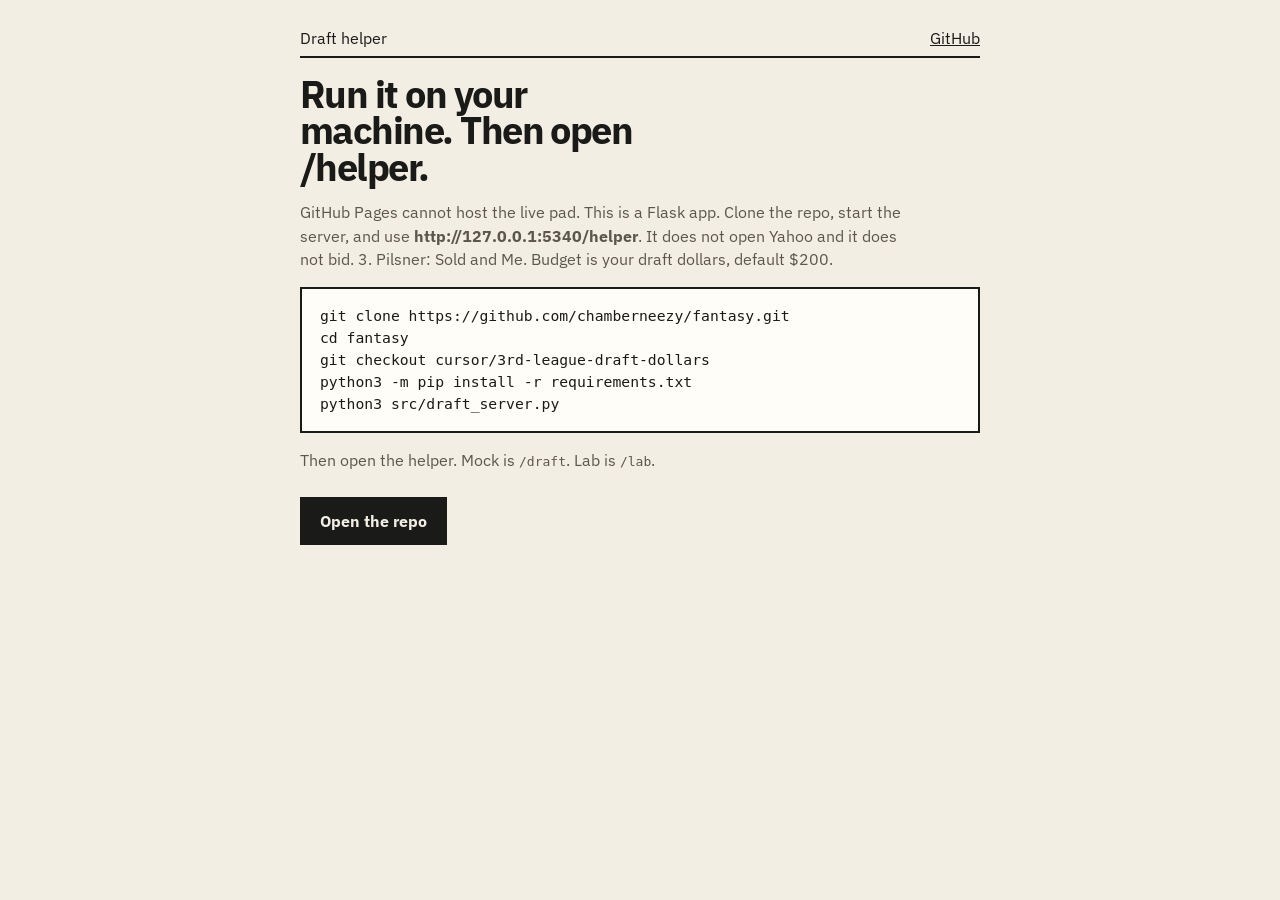
==== docs/index.html @ fbd5b2ab "Add a GitHub Pages share sheet for the helper. Pages cannot run Flask. This page is the public link " ====
<!DOCTYPE html>
<html lang="en">
<head>
  <meta charset="utf-8">
  <meta name="viewport" content="width=device-width, initial-scale=1">
  <title>Pilsner draft helper</title>
  <link rel="preconnect" href="https://fonts.googleapis.com">
  <link rel="preconnect" href="https://fonts.gstatic.com" crossorigin>
  <link href="https://fonts.googleapis.com/css2?family=IBM+Plex+Sans:wght@400;500;600;700&display=swap" rel="stylesheet">
  <style>
    :root {
      --paper: #f3eee3;
      --ink: #1a1a18;
      --mute: #5c574e;
      --rule: #cfc6b4;
      font-family: "IBM Plex Sans", "Segoe UI", sans-serif;
      color: var(--ink);
      background: var(--paper);
    }
    * { box-sizing: border-box; }
    body { margin: 0; }
    a { color: var(--ink); }
    .sheet { max-width: 720px; margin: 0 auto; padding: 28px 20px 80px; }
    header {
      display: flex;
      justify-content: space-between;
      gap: 12px;
      align-items: baseline;
      border-bottom: 2px solid var(--ink);
      padding-bottom: 8px;
    }
    header p, header a { margin: 0; }
    h1 {
      font-size: 2.4rem;
      letter-spacing: -0.04em;
      margin: 18px 0 8px;
      max-width: 16ch;
      line-height: 0.95;
    }
    .lede { color: var(--mute); max-width: 38rem; line-height: 1.45; }
    pre {
      background: #fffdf7;
      border: 2px solid var(--ink);
      padding: 16px 18px;
      overflow: auto;
      font-size: 0.92rem;
      line-height: 1.5;
    }
    .go {
      display: inline-block;
      margin-top: 8px;
      padding: 14px 20px;
      background: var(--ink);
      color: var(--paper);
      font-weight: 700;
      text-decoration: none;
    }
  </style>
</head>
<body>
  <main class="sheet">
    <header>
      <p>Draft helper</p>
      <a href="https://github.com/chamberneezy/fantasy">GitHub</a>
    </header>
    <h1>Run it on your machine. Then open /helper.</h1>
    <p class="lede">GitHub Pages cannot host the live pad. This is a Flask app. Clone the repo, start the server, and use <strong>http://127.0.0.1:5340/helper</strong>. It does not open Yahoo and it does not bid. 3. Pilsner: Sold and Me. Budget is your draft dollars, default $200.</p>
    <pre>git clone https://github.com/chamberneezy/fantasy.git
cd fantasy
git checkout cursor/3rd-league-draft-dollars
python3 -m pip install -r requirements.txt
python3 src/draft_server.py</pre>
    <p class="lede">Then open the helper. Mock is <code>/draft</code>. Lab is <code>/lab</code>.</p>
    <a class="go" href="https://github.com/chamberneezy/fantasy/tree/cursor/3rd-league-draft-dollars">Open the repo</a>
  </main>
</body>
</html>
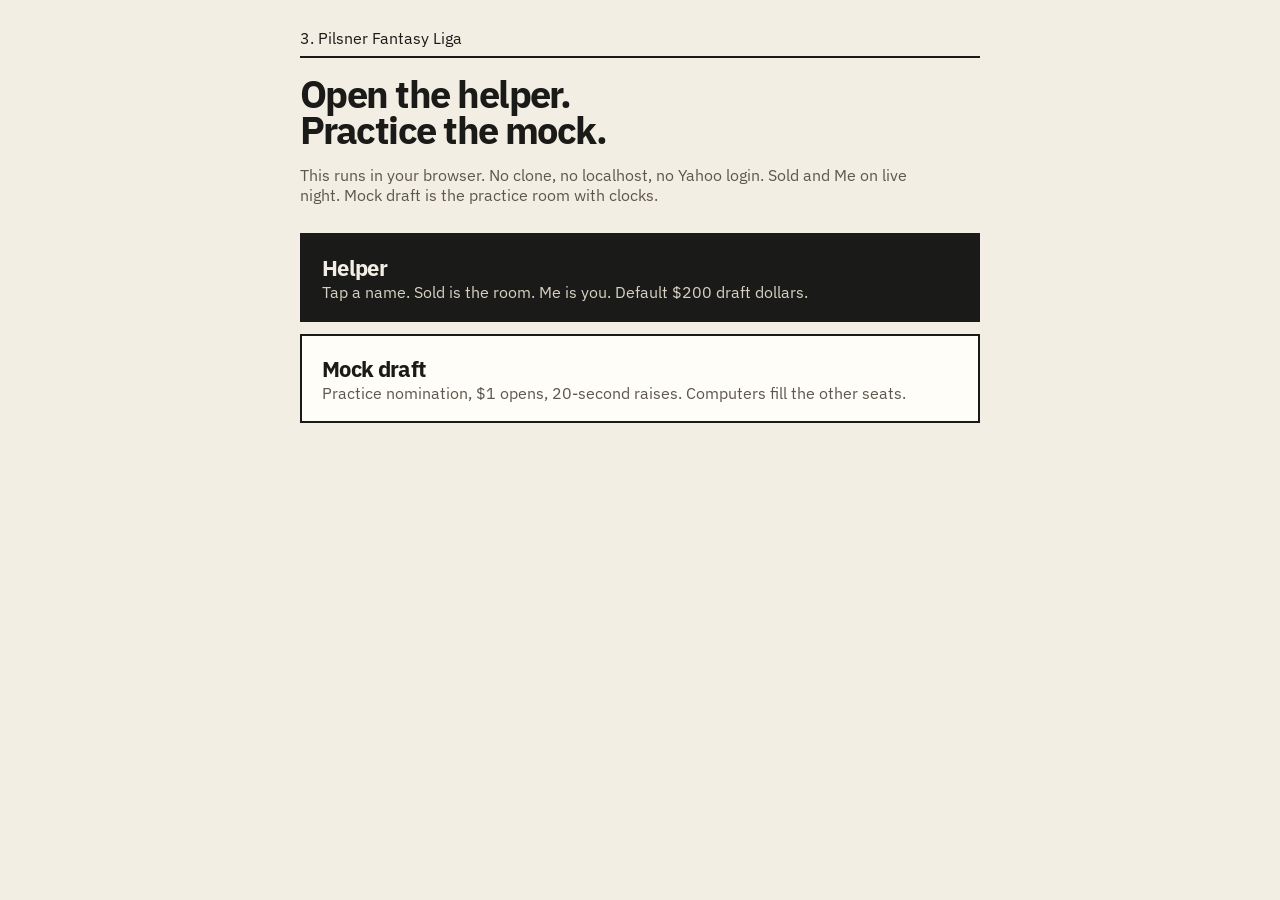
==== commit af1cb325: "Run the helper and mock in the browser on GitHub Pages. Testers open the site and use Helper or Mock" ====
--- a/docs/index.html
+++ b/docs/index.html
@@ -3,75 +3,38 @@
 <head>
   <meta charset="utf-8">
   <meta name="viewport" content="width=device-width, initial-scale=1">
-  <title>Pilsner draft helper</title>
+  <title>Pilsner fantasy</title>
   <link rel="preconnect" href="https://fonts.googleapis.com">
   <link rel="preconnect" href="https://fonts.gstatic.com" crossorigin>
   <link href="https://fonts.googleapis.com/css2?family=IBM+Plex+Sans:wght@400;500;600;700&display=swap" rel="stylesheet">
+  <link rel="stylesheet" href="css/helper.css">
   <style>
-    :root {
-      --paper: #f3eee3;
-      --ink: #1a1a18;
-      --mute: #5c574e;
-      --rule: #cfc6b4;
-      font-family: "IBM Plex Sans", "Segoe UI", sans-serif;
-      color: var(--ink);
-      background: var(--paper);
+    .picks { display: grid; gap: 12px; margin: 28px 0; }
+    .picks a {
+      display: block;
+      padding: 18px 20px;
+      border: 2px solid var(--ink);
+      background: #fffdf7;
+      text-decoration: none;
+      color: inherit;
     }
-    * { box-sizing: border-box; }
-    body { margin: 0; }
-    a { color: var(--ink); }
-    .sheet { max-width: 720px; margin: 0 auto; padding: 28px 20px 80px; }
-    header {
-      display: flex;
-      justify-content: space-between;
-      gap: 12px;
-      align-items: baseline;
-      border-bottom: 2px solid var(--ink);
-      padding-bottom: 8px;
-    }
-    header p, header a { margin: 0; }
-    h1 {
-      font-size: 2.4rem;
-      letter-spacing: -0.04em;
-      margin: 18px 0 8px;
-      max-width: 16ch;
-      line-height: 0.95;
-    }
-    .lede { color: var(--mute); max-width: 38rem; line-height: 1.45; }
-    pre {
-      background: #fffdf7;
-      border: 2px solid var(--ink);
-      padding: 16px 18px;
-      overflow: auto;
-      font-size: 0.92rem;
-      line-height: 1.5;
-    }
-    .go {
-      display: inline-block;
-      margin-top: 8px;
-      padding: 14px 20px;
-      background: var(--ink);
-      color: var(--paper);
-      font-weight: 700;
-      text-decoration: none;
-    }
+    .picks a strong { display: block; font-size: 1.4rem; letter-spacing: -0.03em; }
+    .picks a span { color: var(--mute); }
+    .picks a.go-link { background: var(--ink); color: var(--paper); }
+    .picks a.go-link span { color: #d9d2c4; }
   </style>
 </head>
 <body>
   <main class="sheet">
     <header>
-      <p>Draft helper</p>
-      <a href="https://github.com/chamberneezy/fantasy">GitHub</a>
+      <p>3. Pilsner Fantasy Liga</p>
     </header>
-    <h1>Run it on your machine. Then open /helper.</h1>
-    <p class="lede">GitHub Pages cannot host the live pad. This is a Flask app. Clone the repo, start the server, and use <strong>http://127.0.0.1:5340/helper</strong>. It does not open Yahoo and it does not bid. 3. Pilsner: Sold and Me. Budget is your draft dollars, default $200.</p>
-    <pre>git clone https://github.com/chamberneezy/fantasy.git
-cd fantasy
-git checkout cursor/3rd-league-draft-dollars
-python3 -m pip install -r requirements.txt
-python3 src/draft_server.py</pre>
-    <p class="lede">Then open the helper. Mock is <code>/draft</code>. Lab is <code>/lab</code>.</p>
-    <a class="go" href="https://github.com/chamberneezy/fantasy/tree/cursor/3rd-league-draft-dollars">Open the repo</a>
+    <h1>Open the helper. Practice the mock.</h1>
+    <p class="lede">This runs in your browser. No clone, no localhost, no Yahoo login. Sold and Me on live night. Mock draft is the practice room with clocks.</p>
+    <div class="picks">
+      <a class="go-link" href="helper.html"><strong>Helper</strong><span>Tap a name. Sold is the room. Me is you. Default $200 draft dollars.</span></a>
+      <a href="draft.html"><strong>Mock draft</strong><span>Practice nomination, $1 opens, 20-second raises. Computers fill the other seats.</span></a>
+    </div>
   </main>
 </body>
 </html>
--- a/docs/css/helper.css
+++ b/docs/css/helper.css
@@ -0,0 +1,156 @@
+:root {
+  --paper: #f3eee3;
+  --ink: #1a1a18;
+  --mute: #5c574e;
+  --rule: #cfc6b4;
+  --stay: #1f6b4a;
+  --stretch: #9a5b12;
+  --pass: #9b1c2c;
+  --mark: #9b1c2c;
+  font-family: "IBM Plex Sans", "Segoe UI", sans-serif;
+  color: var(--ink);
+  background: var(--paper);
+}
+* { box-sizing: border-box; }
+body { margin: 0; }
+button, input { font: inherit; color: inherit; }
+button { cursor: pointer; }
+button:focus-visible, input:focus-visible {
+  outline: 3px solid var(--ink);
+  outline-offset: 2px;
+}
+
+.sheet { max-width: 720px; margin: 0 auto; padding: 28px 20px 80px; }
+.sheet header {
+  display: flex;
+  justify-content: space-between;
+  gap: 12px;
+  align-items: baseline;
+  border-bottom: 2px solid var(--ink);
+  padding-bottom: 8px;
+}
+.sheet header p, .sheet header a { margin: 0; }
+.sheet header a { color: var(--ink); }
+.links { display: flex; gap: 14px; flex-wrap: wrap; }
+.sheet h1 {
+  font-size: 2.4rem;
+  letter-spacing: -0.04em;
+  margin: 18px 0 8px;
+  max-width: 14ch;
+  line-height: 0.95;
+}
+.lede { color: var(--mute); max-width: 38rem; }
+.fields { display: flex; gap: 16px; margin: 18px 0; }
+label { display: grid; gap: 6px; color: var(--mute); font-size: 0.92rem; }
+input {
+  background: #fffdf7;
+  border: 1px solid var(--rule);
+  border-radius: 0;
+  padding: 10px 12px;
+  min-height: 48px;
+}
+.go {
+  background: var(--ink);
+  color: var(--paper);
+  border: 0;
+  min-height: 48px;
+  padding: 0 18px;
+}
+.text { background: none; border: 0; text-decoration: underline; padding: 0; min-height: 44px; }
+.error { color: var(--pass); }
+
+.roomline {
+  color: var(--mute);
+  font-size: 0.88rem;
+  margin: 10px 0 0;
+  max-width: 46rem;
+  line-height: 1.35;
+}
+.feed {
+  display: grid;
+  margin: 22px 0 10px;
+}
+.feed input { font-size: 1.5rem; font-weight: 600; min-height: 56px; }
+.hint { color: var(--mute); margin: 0 0 18px; font-size: 0.92rem; }
+
+.board {
+  list-style: none;
+  display: flex;
+  flex-wrap: wrap;
+  gap: 4px;
+  margin: 0 0 10px;
+  padding: 0;
+}
+.board button {
+  display: inline-flex;
+  gap: 5px;
+  align-items: baseline;
+  background: #fffdf7;
+  border: 1px solid var(--rule);
+  min-height: 0;
+  padding: 2px 7px;
+  font-size: 0.75rem;
+  line-height: 1.2;
+  text-align: left;
+}
+.board strong { font-variant-numeric: tabular-nums; font-weight: 600; }
+
+.meters button {
+  display: block;
+  width: 100%;
+  background: none;
+  border: 0;
+  padding: 0;
+  text-align: left;
+}
+.hammer, .close {
+  display: grid;
+  gap: 8px;
+  margin-top: 16px;
+}
+.hammer { grid-template-columns: repeat(3, 1fr); }
+.close { grid-template-columns: 1fr 1fr; }
+.hammer button, .close button {
+  min-height: 56px;
+  border: 2px solid var(--ink);
+  background: #fffdf7;
+}
+.close .sold { font-weight: 600; }
+.close .keep, .close .locked { font-weight: 600; }
+.close .me {
+  background: var(--ink);
+  color: var(--paper);
+  font-weight: 700;
+}
+
+.card { border-top: 2px solid var(--ink); padding-top: 12px; }
+.card.call-stay { border-top-color: var(--stay); }
+.card.call-stretch { border-top-color: var(--stretch); }
+.card.call-pass { border-top-color: var(--pass); }
+.card header { border: 0; padding: 0; display: flex; justify-content: space-between; }
+.who { margin: 0; font-size: 2rem; font-weight: 700; letter-spacing: -0.04em; }
+.now { margin: 0; font-size: 2.2rem; font-weight: 700; font-variant-numeric: tabular-nums; }
+.meters {
+  list-style: none;
+  display: grid;
+  grid-template-columns: repeat(3, 1fr);
+  gap: 10px;
+  margin: 14px 0 0;
+  padding: 0;
+}
+.meters li { margin: 0; }
+.meters span { display: block; color: var(--mute); font-size: 0.8rem; }
+.meters strong { font-size: 1.5rem; font-variant-numeric: tabular-nums; }
+.meters .on span { color: var(--mark); font-weight: 600; }
+.why { margin: 14px 0 0; max-width: 40rem; line-height: 1.4; }
+.markets { margin: 8px 0 0; color: var(--mute); }
+
+.wallet, .log { margin: 22px 0 0; padding: 0; list-style: none; }
+.wallet li, .log li { padding: 6px 0; border-top: 1px solid var(--rule); display: flex; justify-content: space-between; gap: 12px; }
+.actions { display: flex; gap: 16px; margin-top: 22px; }
+
+@media (max-width: 640px) {
+  .sheet h1 { font-size: 1.8rem; }
+  .meters { grid-template-columns: 1fr; }
+  .who { font-size: 1.5rem; }
+}
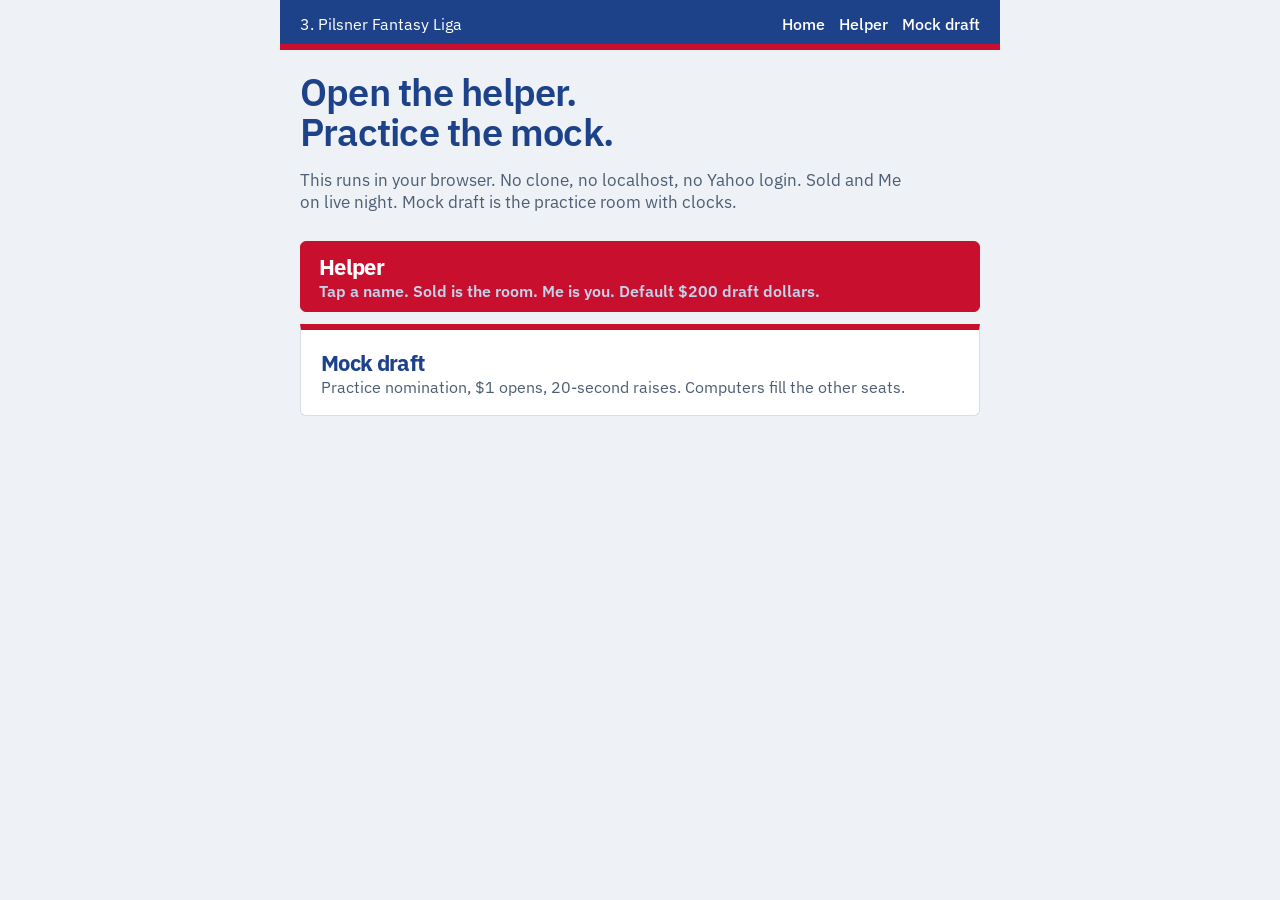
==== commit 4e944d1e: "Use the NBA blue and red palette on every page. Home, helper, and lab now match the mock so testers " ====
--- a/docs/index.html
+++ b/docs/index.html
@@ -3,31 +3,22 @@
 <head>
   <meta charset="utf-8">
   <meta name="viewport" content="width=device-width, initial-scale=1">
+  <meta name="theme-color" content="#1D428A">
   <title>Pilsner fantasy</title>
   <link rel="preconnect" href="https://fonts.googleapis.com">
   <link rel="preconnect" href="https://fonts.gstatic.com" crossorigin>
   <link href="https://fonts.googleapis.com/css2?family=IBM+Plex+Sans:wght@400;500;600;700&display=swap" rel="stylesheet">
-  <link rel="stylesheet" href="css/helper.css">
-  <style>
-    .picks { display: grid; gap: 12px; margin: 28px 0; }
-    .picks a {
-      display: block;
-      padding: 18px 20px;
-      border: 2px solid var(--ink);
-      background: #fffdf7;
-      text-decoration: none;
-      color: inherit;
-    }
-    .picks a strong { display: block; font-size: 1.4rem; letter-spacing: -0.03em; }
-    .picks a span { color: var(--mute); }
-    .picks a.go-link { background: var(--ink); color: var(--paper); }
-    .picks a.go-link span { color: #d9d2c4; }
-  </style>
+  <link rel="stylesheet" href="css/helper.css?v=nba">
 </head>
 <body>
   <main class="sheet">
-    <header>
+    <header class="banner">
       <p>3. Pilsner Fantasy Liga</p>
+      <nav class="links">
+        <a href="index.html">Home</a>
+        <a href="helper.html">Helper</a>
+        <a href="draft.html">Mock draft</a>
+      </nav>
     </header>
     <h1>Open the helper. Practice the mock.</h1>
     <p class="lede">This runs in your browser. No clone, no localhost, no Yahoo login. Sold and Me on live night. Mock draft is the practice room with clocks.</p>
--- a/docs/css/helper.css
+++ b/docs/css/helper.css
@@ -1,77 +1,106 @@
 :root {
-  --paper: #f3eee3;
-  --ink: #1a1a18;
-  --mute: #5c574e;
-  --rule: #cfc6b4;
-  --stay: #1f6b4a;
-  --stretch: #9a5b12;
-  --pass: #9b1c2c;
-  --mark: #9b1c2c;
+  --nba-red: #c8102e;
+  --nba-blue: #1d428a;
+  --sheet: #eef2f6;
+  --paper: #ffffff;
+  --ink: #0c2340;
+  --mute: #4d5d73;
+  --muted: #4d5d73;
+  --rule: #d5deea;
+  --line: #d5deea;
+  --stay: #1d428a;
+  --stretch: #f28c28;
+  --pass: #c8102e;
+  --mark: #c8102e;
+  --focus: var(--nba-blue);
   font-family: "IBM Plex Sans", "Segoe UI", sans-serif;
   color: var(--ink);
-  background: var(--paper);
+  background: var(--sheet);
 }
 * { box-sizing: border-box; }
 body { margin: 0; }
 button, input { font: inherit; color: inherit; }
 button { cursor: pointer; }
 button:focus-visible, input:focus-visible {
-  outline: 3px solid var(--ink);
+  outline: 3px solid var(--focus);
   outline-offset: 2px;
 }
 
 .sheet { max-width: 720px; margin: 0 auto; padding: 28px 20px 80px; }
-.sheet header {
+.banner, .sheet > header {
   display: flex;
   justify-content: space-between;
-  gap: 12px;
+  gap: 16px;
   align-items: baseline;
-  border-bottom: 2px solid var(--ink);
-  padding-bottom: 8px;
-}
-.sheet header p, .sheet header a { margin: 0; }
-.sheet header a { color: var(--ink); }
+  flex-wrap: wrap;
+  background: var(--nba-blue);
+  color: white;
+  margin: -28px -20px 22px;
+  padding: 14px 20px 10px;
+  border-bottom: 6px solid var(--nba-red);
+}
+.banner p, .sheet > header p, .banner a, .sheet > header a { margin: 0; color: white; }
 .links { display: flex; gap: 14px; flex-wrap: wrap; }
+.links a { text-decoration: none; font-weight: 500; }
+.links a:hover { text-decoration: underline; }
 .sheet h1 {
   font-size: 2.4rem;
-  letter-spacing: -0.04em;
+  font-weight: 600;
+  letter-spacing: -0.02em;
   margin: 18px 0 8px;
-  max-width: 14ch;
-  line-height: 0.95;
-}
-.lede { color: var(--mute); max-width: 38rem; }
-.fields { display: flex; gap: 16px; margin: 18px 0; }
-label { display: grid; gap: 6px; color: var(--mute); font-size: 0.92rem; }
+  max-width: 16ch;
+  line-height: 1.05;
+  color: var(--nba-blue);
+}
+.lede { color: var(--muted); max-width: 38rem; font-size: 1.05rem; }
+.fields { display: flex; flex-wrap: wrap; gap: 16px; margin: 18px 0; }
+label { display: grid; gap: 6px; color: var(--muted); font-size: 0.92rem; }
 input {
-  background: #fffdf7;
-  border: 1px solid var(--rule);
-  border-radius: 0;
+  background: var(--paper);
+  border: 1px solid var(--line);
+  border-radius: 6px;
   padding: 10px 12px;
   min-height: 48px;
 }
-.go {
-  background: var(--ink);
-  color: var(--paper);
-  border: 0;
+.go, .picks a.go-link {
+  background: var(--nba-red);
+  color: white;
+  border: 1px solid var(--nba-red);
+  border-radius: 6px;
   min-height: 48px;
-  padding: 0 18px;
-}
-.text { background: none; border: 0; text-decoration: underline; padding: 0; min-height: 44px; }
-.error { color: var(--pass); }
+  padding: 10px 18px;
+  font-weight: 600;
+}
+.text { background: none; border: 0; text-decoration: underline; padding: 0; min-height: 44px; color: var(--nba-blue); }
+.error { color: var(--nba-red); }
+
+.picks { display: grid; gap: 12px; margin: 28px 0; }
+.picks a {
+  display: block;
+  padding: 18px 20px;
+  border: 1px solid var(--line);
+  border-top: 6px solid var(--nba-red);
+  background: var(--paper);
+  text-decoration: none;
+  color: inherit;
+  border-radius: 0 0 6px 6px;
+}
+.picks a strong { display: block; font-size: 1.4rem; letter-spacing: -0.03em; color: var(--nba-blue); }
+.picks a span { color: var(--muted); }
+.picks a.go-link { border-top-color: var(--nba-red); }
+.picks a.go-link strong, .picks a.go-link span { color: white; }
+.picks a.go-link span { color: #c5d2ea; }
 
 .roomline {
-  color: var(--mute);
+  color: var(--muted);
   font-size: 0.88rem;
   margin: 10px 0 0;
   max-width: 46rem;
   line-height: 1.35;
 }
-.feed {
-  display: grid;
-  margin: 22px 0 10px;
-}
-.feed input { font-size: 1.5rem; font-weight: 600; min-height: 56px; }
-.hint { color: var(--mute); margin: 0 0 18px; font-size: 0.92rem; }
+.feed { display: grid; margin: 22px 0 10px; }
+.feed input { font-size: 1.5rem; font-weight: 600; min-height: 56px; color: var(--nba-blue); }
+.hint { color: var(--muted); margin: 0 0 18px; font-size: 0.92rem; }
 
 .board {
   list-style: none;
@@ -85,15 +114,16 @@
   display: inline-flex;
   gap: 5px;
   align-items: baseline;
-  background: #fffdf7;
-  border: 1px solid var(--rule);
+  background: var(--paper);
+  border: 1px solid var(--line);
+  border-radius: 6px;
   min-height: 0;
-  padding: 2px 7px;
+  padding: 4px 8px;
   font-size: 0.75rem;
   line-height: 1.2;
   text-align: left;
 }
-.board strong { font-variant-numeric: tabular-nums; font-weight: 600; }
+.board strong { font-variant-numeric: tabular-nums; font-weight: 600; color: var(--nba-blue); }
 
 .meters button {
   display: block;
@@ -102,6 +132,7 @@
   border: 0;
   padding: 0;
   text-align: left;
+  color: inherit;
 }
 .hammer, .close {
   display: grid;
@@ -112,44 +143,68 @@
 .close { grid-template-columns: 1fr 1fr; }
 .hammer button, .close button {
   min-height: 56px;
-  border: 2px solid var(--ink);
-  background: #fffdf7;
-}
-.close .sold { font-weight: 600; }
+  border: 1px solid var(--line);
+  border-radius: 6px;
+  background: var(--paper);
+}
+.close .sold { font-weight: 600; color: var(--nba-blue); border-color: var(--nba-blue); }
 .close .keep, .close .locked { font-weight: 600; }
 .close .me {
-  background: var(--ink);
-  color: var(--paper);
+  background: var(--nba-red);
+  color: white;
+  border-color: var(--nba-red);
   font-weight: 700;
 }
 
-.card { border-top: 2px solid var(--ink); padding-top: 12px; }
-.card.call-stay { border-top-color: var(--stay); }
-.card.call-stretch { border-top-color: var(--stretch); }
-.card.call-pass { border-top-color: var(--pass); }
-.card header { border: 0; padding: 0; display: flex; justify-content: space-between; }
-.who { margin: 0; font-size: 2rem; font-weight: 700; letter-spacing: -0.04em; }
-.now { margin: 0; font-size: 2.2rem; font-weight: 700; font-variant-numeric: tabular-nums; }
+.card {
+  margin-top: 14px;
+  background: var(--nba-blue);
+  color: white;
+  padding: 14px 16px 16px;
+  border-left: 8px solid #8fa6d1;
+}
+.card.call-stay, .card.call-ready { border-left-color: #f4c542; }
+.card.call-stretch { border-left-color: #f28c28; }
+.card.call-pass { border-left-color: var(--nba-red); }
+.card header { border: 0; padding: 0; margin: 0; display: flex; justify-content: space-between; background: none; color: white; }
+.who { margin: 0; font-size: 1.7rem; font-weight: 600; letter-spacing: -0.03em; }
+.now { margin: 0; font-size: 2rem; font-weight: 700; font-variant-numeric: tabular-nums; }
 .meters {
   list-style: none;
   display: grid;
   grid-template-columns: repeat(3, 1fr);
-  gap: 10px;
-  margin: 14px 0 0;
+  gap: 8px;
+  margin: 12px 0 0;
   padding: 0;
 }
-.meters li { margin: 0; }
-.meters span { display: block; color: var(--mute); font-size: 0.8rem; }
-.meters strong { font-size: 1.5rem; font-variant-numeric: tabular-nums; }
-.meters .on span { color: var(--mark); font-weight: 600; }
-.why { margin: 14px 0 0; max-width: 40rem; line-height: 1.4; }
-.markets { margin: 8px 0 0; color: var(--mute); }
+.meters li {
+  margin: 0;
+  padding: 8px 10px;
+  background: rgba(255, 255, 255, 0.08);
+  font-variant-numeric: tabular-nums;
+}
+.meters span { display: block; color: #c5d2ea; font-size: 0.75rem; font-weight: 500; }
+.meters strong { font-size: 1.25rem; }
+.meters .on { background: white; color: var(--nba-blue); }
+.meters .on span { color: var(--nba-red); font-weight: 600; }
+.why { margin: 12px 0 0; max-width: 40rem; line-height: 1.4; color: #e7eef8; }
+.markets { margin: 8px 0 0; color: #c5d2ea; }
+.card .hammer button, .card .close button:not(.me) { background: white; color: var(--ink); }
 
 .wallet, .log { margin: 22px 0 0; padding: 0; list-style: none; }
-.wallet li, .log li { padding: 6px 0; border-top: 1px solid var(--rule); display: flex; justify-content: space-between; gap: 12px; }
+.wallet li, .log li {
+  padding: 8px 0;
+  border-top: 1px solid var(--line);
+  display: flex;
+  justify-content: space-between;
+  gap: 12px;
+}
+.wallet li span:first-child { color: var(--nba-blue); font-weight: 500; }
 .actions { display: flex; gap: 16px; margin-top: 22px; }
 
 @media (max-width: 640px) {
+  .sheet { padding: 18px 14px 48px; }
+  .banner, .sheet > header { margin: -18px -14px 16px; }
   .sheet h1 { font-size: 1.8rem; }
   .meters { grid-template-columns: 1fr; }
   .who { font-size: 1.5rem; }
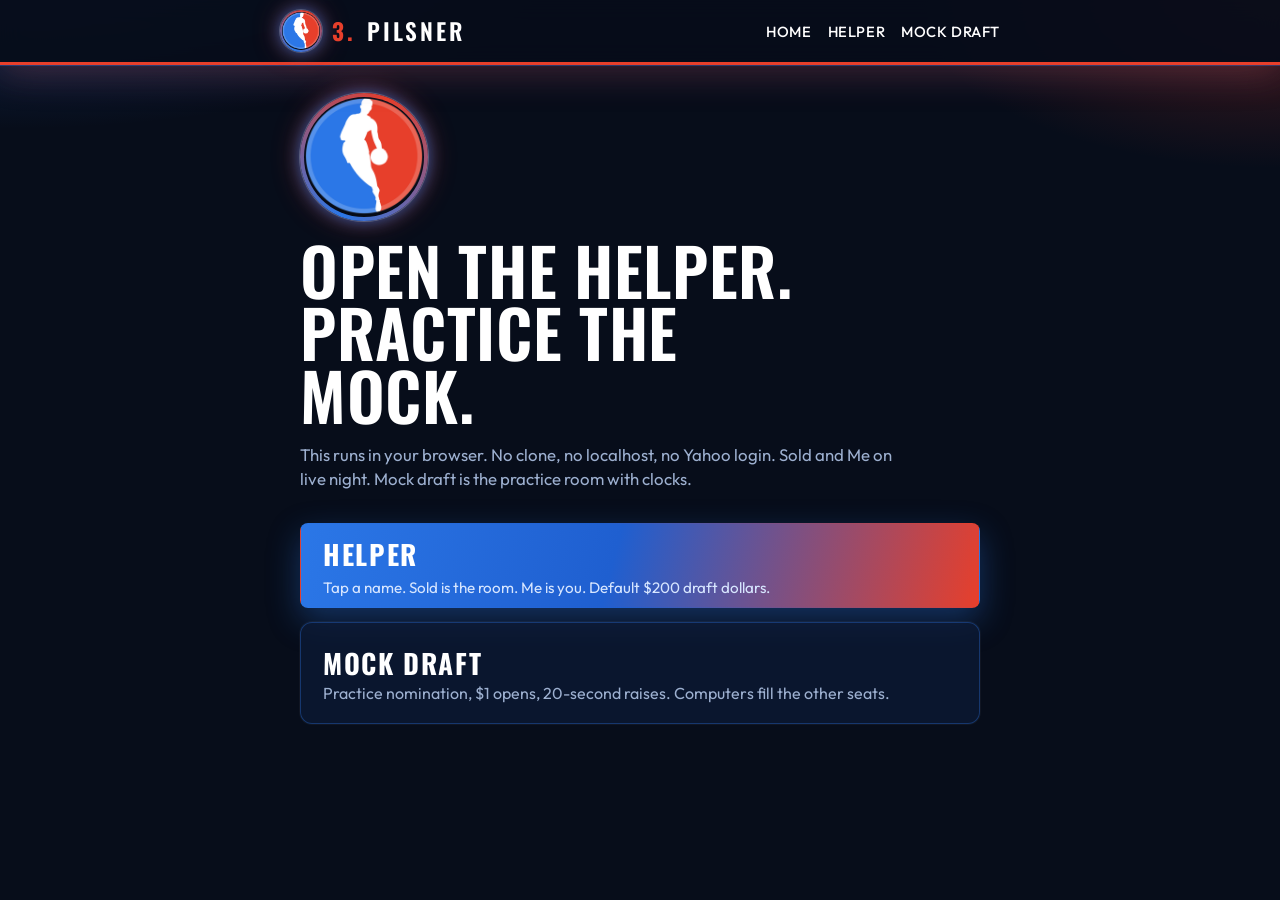
==== commit 1a6996f9: "Put the player mark and Oswald type on every page. The pad now uses the cleaned badge, electric logo" ====
--- a/docs/index.html
+++ b/docs/index.html
@@ -3,25 +3,35 @@
 <head>
   <meta charset="utf-8">
   <meta name="viewport" content="width=device-width, initial-scale=1">
-  <meta name="theme-color" content="#1D428A">
+  <meta name="theme-color" content="#070d1a">
   <title>Pilsner fantasy</title>
+  <link rel="icon" type="image/png" href="img/favicon.png">
+  <link rel="apple-touch-icon" href="img/mark.png">
   <link rel="preconnect" href="https://fonts.googleapis.com">
   <link rel="preconnect" href="https://fonts.gstatic.com" crossorigin>
-  <link href="https://fonts.googleapis.com/css2?family=IBM+Plex+Sans:wght@400;500;600;700&display=swap" rel="stylesheet">
-  <link rel="stylesheet" href="css/helper.css?v=nba">
+  <link href="https://fonts.googleapis.com/css2?family=Oswald:wght@500;600;700&family=Outfit:wght@400;500;600;700&display=swap" rel="stylesheet">
+  <link rel="stylesheet" href="css/helper.css?v=mark2">
 </head>
 <body>
   <main class="sheet">
     <header class="banner">
-      <p>3. Pilsner Fantasy Liga</p>
-      <nav class="links">
-        <a href="index.html">Home</a>
-        <a href="helper.html">Helper</a>
-        <a href="draft.html">Mock draft</a>
-      </nav>
+      <div class="banner-inner">
+        <div class="brand">
+          <span class="mark-wrap"><img class="mark" src="img/mark.png" width="40" height="40" alt=""></span>
+          <span class="wordmark"><b>3.</b> Pilsner</span>
+        </div>
+        <nav class="links">
+          <a href="index.html">Home</a>
+          <a href="helper.html">Helper</a>
+          <a href="draft.html">Mock draft</a>
+        </nav>
+      </div>
     </header>
-    <h1>Open the helper. Practice the mock.</h1>
-    <p class="lede">This runs in your browser. No clone, no localhost, no Yahoo login. Sold and Me on live night. Mock draft is the practice room with clocks.</p>
+    <div class="hero">
+      <span class="mark-wrap mark-hero"><img class="mark" src="img/mark.png" width="120" height="120" alt=""></span>
+      <h1>Open the helper. Practice the mock.</h1>
+      <p class="lede">This runs in your browser. No clone, no localhost, no Yahoo login. Sold and Me on live night. Mock draft is the practice room with clocks.</p>
+    </div>
     <div class="picks">
       <a class="go-link" href="helper.html"><strong>Helper</strong><span>Tap a name. Sold is the room. Me is you. Default $200 draft dollars.</span></a>
       <a href="draft.html"><strong>Mock draft</strong><span>Practice nomination, $1 opens, 20-second raises. Computers fill the other seats.</span></a>
--- a/docs/css/helper.css
+++ b/docs/css/helper.css
@@ -1,24 +1,35 @@
 :root {
-  --nba-red: #c8102e;
-  --nba-blue: #1d428a;
-  --sheet: #eef2f6;
+  --nba-red: #e73f2b;
+  --nba-blue: #2b77e7;
+  --navy: #070d1a;
+  --sheet: #070d1a;
   --paper: #ffffff;
-  --ink: #0c2340;
-  --mute: #4d5d73;
-  --muted: #4d5d73;
-  --rule: #d5deea;
-  --line: #d5deea;
-  --stay: #1d428a;
-  --stretch: #f28c28;
-  --pass: #c8102e;
-  --mark: #c8102e;
-  --focus: var(--nba-blue);
-  font-family: "IBM Plex Sans", "Segoe UI", sans-serif;
+  --ink: #eef3ff;
+  --on-paper: #0b1b33;
+  --mute: #9db0d0;
+  --muted: #9db0d0;
+  --rule: rgba(255, 255, 255, 0.12);
+  --line: rgba(255, 255, 255, 0.12);
+  --stay: #2b77e7;
+  --stretch: #f4c542;
+  --pass: #e73f2b;
+  --mark: #e73f2b;
+  --focus: #7eb0ff;
+  --display: "Oswald", "Arial Narrow", sans-serif;
+  --ui: "Outfit", "Segoe UI", sans-serif;
+  font-family: var(--ui);
   color: var(--ink);
-  background: var(--sheet);
+  background: var(--navy);
 }
 * { box-sizing: border-box; }
-body { margin: 0; }
+html, body { margin: 0; overflow-x: hidden; }
+body {
+  min-height: 100vh;
+  background:
+    radial-gradient(ellipse 80% 42% at 0% -10%, rgba(43, 119, 231, 0.38), transparent 58%),
+    radial-gradient(ellipse 55% 36% at 100% 0%, rgba(231, 63, 43, 0.28), transparent 52%),
+    var(--navy);
+}
 button, input { font: inherit; color: inherit; }
 button { cursor: pointer; }
 button:focus-visible, input:focus-visible {
@@ -26,70 +37,169 @@
   outline-offset: 2px;
 }
 
-.sheet { max-width: 720px; margin: 0 auto; padding: 28px 20px 80px; }
-.banner, .sheet > header {
+.sheet { max-width: 720px; margin: 0 auto; padding: 0 20px 80px; }
+
+.banner {
+  width: 100vw;
+  margin: 0 calc(50% - 50vw) 28px;
+  padding: 10px 20px;
+  background: rgba(7, 13, 26, 0.92);
+  color: white;
+  border-bottom: 3px solid var(--nba-red);
+  box-shadow:
+    0 0 0 1px rgba(43, 119, 231, 0.35),
+    0 10px 36px rgba(231, 63, 43, 0.22),
+    0 0 48px rgba(43, 119, 231, 0.18);
+  backdrop-filter: blur(12px);
+}
+.banner-inner {
+  max-width: 720px;
+  margin: 0 auto;
   display: flex;
   justify-content: space-between;
-  gap: 16px;
-  align-items: baseline;
+  align-items: center;
+  gap: 14px;
   flex-wrap: wrap;
-  background: var(--nba-blue);
-  color: white;
-  margin: -28px -20px 22px;
-  padding: 14px 20px 10px;
-  border-bottom: 6px solid var(--nba-red);
-}
-.banner p, .sheet > header p, .banner a, .sheet > header a { margin: 0; color: white; }
-.links { display: flex; gap: 14px; flex-wrap: wrap; }
-.links a { text-decoration: none; font-weight: 500; }
-.links a:hover { text-decoration: underline; }
-.sheet h1 {
-  font-size: 2.4rem;
-  font-weight: 600;
-  letter-spacing: -0.02em;
-  margin: 18px 0 8px;
-  max-width: 16ch;
-  line-height: 1.05;
-  color: var(--nba-blue);
-}
-.lede { color: var(--muted); max-width: 38rem; font-size: 1.05rem; }
+}
+.brand {
+  display: flex;
+  align-items: center;
+  gap: 10px;
+  min-width: 0;
+}
+.mark-wrap {
+  display: grid;
+  place-items: center;
+  width: 42px;
+  height: 42px;
+  border-radius: 50%;
+  padding: 2px;
+  background: conic-gradient(from 200deg, #2b77e7, #e73f2b, #2b77e7);
+  box-shadow:
+    0 0 0 1px rgba(255, 255, 255, 0.2),
+    0 0 16px rgba(43, 119, 231, 0.7),
+    0 0 28px rgba(231, 63, 43, 0.45);
+}
+.mark {
+  display: block;
+  width: 38px;
+  height: 38px;
+  border-radius: 50%;
+  background: #070d1a;
+}
+.mark-hero {
+  width: 128px;
+  height: 128px;
+  padding: 4px;
+  margin: 8px 0 18px;
+}
+.mark-hero .mark, .mark-hero.mark-wrap img {
+  width: 120px;
+  height: 120px;
+}
+.wordmark {
+  font-family: var(--display);
+  font-weight: 600;
+  font-size: 1.45rem;
+  letter-spacing: 0.12em;
+  text-transform: uppercase;
+  line-height: 1;
+}
+.wordmark b {
+  color: var(--nba-red);
+  font-weight: 700;
+  margin-right: 0.12em;
+}
+.banner a { color: white; }
+.links { display: flex; gap: 16px; flex-wrap: wrap; align-items: center; }
+.links a {
+  text-decoration: none;
+  font-weight: 500;
+  font-size: 0.92rem;
+  letter-spacing: 0.04em;
+  text-transform: uppercase;
+}
+.links a:hover { color: #9cc4ff; }
+.budget {
+  font-family: var(--display);
+  font-size: 1.2rem;
+  letter-spacing: 0.04em;
+  color: #9cc4ff;
+}
+
+.sheet h1, .hero h1 {
+  font-family: var(--display);
+  font-size: clamp(2.6rem, 8vw, 4.1rem);
+  font-weight: 600;
+  letter-spacing: 0.01em;
+  text-transform: uppercase;
+  margin: 10px 0 12px;
+  max-width: 14ch;
+  line-height: 0.95;
+  color: white;
+}
+.lede { color: var(--muted); max-width: 38rem; font-size: 1.05rem; line-height: 1.45; }
 .fields { display: flex; flex-wrap: wrap; gap: 16px; margin: 18px 0; }
 label { display: grid; gap: 6px; color: var(--muted); font-size: 0.92rem; }
 input {
   background: var(--paper);
-  border: 1px solid var(--line);
-  border-radius: 6px;
+  color: var(--on-paper);
+  border: 1px solid transparent;
+  border-radius: 8px;
   padding: 10px 12px;
   min-height: 48px;
 }
 .go, .picks a.go-link {
+  font-family: var(--display);
   background: var(--nba-red);
   color: white;
   border: 1px solid var(--nba-red);
-  border-radius: 6px;
-  min-height: 48px;
-  padding: 10px 18px;
-  font-weight: 600;
-}
-.text { background: none; border: 0; text-decoration: underline; padding: 0; min-height: 44px; color: var(--nba-blue); }
-.error { color: var(--nba-red); }
-
-.picks { display: grid; gap: 12px; margin: 28px 0; }
+  border-radius: 8px;
+  min-height: 52px;
+  padding: 10px 22px;
+  font-weight: 600;
+  letter-spacing: 0.08em;
+  text-transform: uppercase;
+  box-shadow: 0 8px 24px rgba(231, 63, 43, 0.35);
+}
+.picks a.go-link span {
+  display: block;
+  margin-top: 4px;
+  color: #d7e6ff;
+  text-transform: none;
+  letter-spacing: 0;
+  font-family: var(--ui);
+  font-weight: 400;
+  font-size: 0.95rem;
+}
+.text { background: none; border: 0; text-decoration: underline; padding: 0; min-height: 44px; color: #9cc4ff; }
+.error { color: #ff8a7a; }
+
+.picks { display: grid; gap: 14px; margin: 32px 0; }
 .picks a {
   display: block;
-  padding: 18px 20px;
-  border: 1px solid var(--line);
-  border-top: 6px solid var(--nba-red);
-  background: var(--paper);
+  padding: 20px 22px;
+  border: 1px solid rgba(43, 119, 231, 0.35);
+  background: rgba(13, 27, 54, 0.72);
   text-decoration: none;
   color: inherit;
-  border-radius: 0 0 6px 6px;
-}
-.picks a strong { display: block; font-size: 1.4rem; letter-spacing: -0.03em; color: var(--nba-blue); }
+  border-radius: 12px;
+  box-shadow: 0 0 0 1px rgba(255, 255, 255, 0.04);
+}
+.picks a strong {
+  display: block;
+  font-family: var(--display);
+  font-size: 1.7rem;
+  letter-spacing: 0.06em;
+  text-transform: uppercase;
+  color: white;
+}
 .picks a span { color: var(--muted); }
-.picks a.go-link { border-top-color: var(--nba-red); }
-.picks a.go-link strong, .picks a.go-link span { color: white; }
-.picks a.go-link span { color: #c5d2ea; }
+.picks a.go-link {
+  background: linear-gradient(105deg, #2b77e7 0%, #1f5fd0 46%, #e73f2b 100%);
+  border-color: transparent;
+  box-shadow: 0 12px 32px rgba(43, 119, 231, 0.35);
+}
 
 .roomline {
   color: var(--muted);
@@ -99,7 +209,14 @@
   line-height: 1.35;
 }
 .feed { display: grid; margin: 22px 0 10px; }
-.feed input { font-size: 1.5rem; font-weight: 600; min-height: 56px; color: var(--nba-blue); }
+.feed input {
+  font-family: var(--ui);
+  font-size: 1.55rem;
+  font-weight: 600;
+  letter-spacing: 0;
+  min-height: 60px;
+  color: var(--nba-blue);
+}
 .hint { color: var(--muted); margin: 0 0 18px; font-size: 0.92rem; }
 
 .board {
@@ -115,8 +232,9 @@
   gap: 5px;
   align-items: baseline;
   background: var(--paper);
-  border: 1px solid var(--line);
-  border-radius: 6px;
+  color: var(--on-paper);
+  border: 1px solid transparent;
+  border-radius: 8px;
   min-height: 0;
   padding: 4px 8px;
   font-size: 0.75rem;
@@ -142,33 +260,52 @@
 .hammer { grid-template-columns: repeat(3, 1fr); }
 .close { grid-template-columns: 1fr 1fr; }
 .hammer button, .close button {
+  font-family: var(--display);
   min-height: 56px;
   border: 1px solid var(--line);
-  border-radius: 6px;
+  border-radius: 8px;
   background: var(--paper);
-}
-.close .sold { font-weight: 600; color: var(--nba-blue); border-color: var(--nba-blue); }
+  color: var(--on-paper);
+  letter-spacing: 0.06em;
+  text-transform: uppercase;
+  font-weight: 600;
+}
+.close .sold { color: var(--nba-blue); border-color: var(--nba-blue); }
 .close .keep, .close .locked { font-weight: 600; }
 .close .me {
   background: var(--nba-red);
   color: white;
   border-color: var(--nba-red);
-  font-weight: 700;
+  box-shadow: 0 8px 20px rgba(231, 63, 43, 0.4);
 }
 
 .card {
   margin-top: 14px;
-  background: var(--nba-blue);
-  color: white;
-  padding: 14px 16px 16px;
-  border-left: 8px solid #8fa6d1;
-}
-.card.call-stay, .card.call-ready { border-left-color: #f4c542; }
-.card.call-stretch { border-left-color: #f28c28; }
-.card.call-pass { border-left-color: var(--nba-red); }
+  background: linear-gradient(145deg, #1a4fc0 0%, #2b77e7 42%, #0d1b36 100%);
+  color: white;
+  padding: 16px 16px 18px;
+  border-radius: 14px;
+  border: 1px solid rgba(255, 255, 255, 0.12);
+  box-shadow: 0 16px 40px rgba(43, 119, 231, 0.28);
+}
+.card.call-stay, .card.call-ready { box-shadow: 0 16px 40px rgba(244, 197, 66, 0.2); }
+.card.call-pass { background: linear-gradient(145deg, #8a1c16 0%, #e73f2b 55%, #0d1b36 120%); }
 .card header { border: 0; padding: 0; margin: 0; display: flex; justify-content: space-between; background: none; color: white; }
-.who { margin: 0; font-size: 1.7rem; font-weight: 600; letter-spacing: -0.03em; }
-.now { margin: 0; font-size: 2rem; font-weight: 700; font-variant-numeric: tabular-nums; }
+.who {
+  margin: 0;
+  font-family: var(--display);
+  font-size: 2rem;
+  font-weight: 600;
+  letter-spacing: 0.02em;
+  text-transform: uppercase;
+}
+.now {
+  margin: 0;
+  font-family: var(--display);
+  font-size: 2.4rem;
+  font-weight: 700;
+  font-variant-numeric: tabular-nums;
+}
 .meters {
   list-style: none;
   display: grid;
@@ -182,14 +319,15 @@
   padding: 8px 10px;
   background: rgba(255, 255, 255, 0.08);
   font-variant-numeric: tabular-nums;
-}
-.meters span { display: block; color: #c5d2ea; font-size: 0.75rem; font-weight: 500; }
-.meters strong { font-size: 1.25rem; }
-.meters .on { background: white; color: var(--nba-blue); }
+  border-radius: 8px;
+}
+.meters span { display: block; color: #c5d2ea; font-size: 0.75rem; font-weight: 500; letter-spacing: 0.06em; text-transform: uppercase; }
+.meters strong { font-family: var(--display); font-size: 1.4rem; }
+.meters .on { background: white; color: var(--on-paper); }
 .meters .on span { color: var(--nba-red); font-weight: 600; }
 .why { margin: 12px 0 0; max-width: 40rem; line-height: 1.4; color: #e7eef8; }
 .markets { margin: 8px 0 0; color: #c5d2ea; }
-.card .hammer button, .card .close button:not(.me) { background: white; color: var(--ink); }
+.card .hammer button, .card .close button:not(.me) { background: white; color: var(--on-paper); }
 
 .wallet, .log { margin: 22px 0 0; padding: 0; list-style: none; }
 .wallet li, .log li {
@@ -199,13 +337,14 @@
   justify-content: space-between;
   gap: 12px;
 }
-.wallet li span:first-child { color: var(--nba-blue); font-weight: 500; }
+.wallet li span:first-child { color: #9cc4ff; font-weight: 500; }
 .actions { display: flex; gap: 16px; margin-top: 22px; }
 
 @media (max-width: 640px) {
-  .sheet { padding: 18px 14px 48px; }
-  .banner, .sheet > header { margin: -18px -14px 16px; }
-  .sheet h1 { font-size: 1.8rem; }
+  .sheet { padding: 0 14px 48px; }
+  .sheet h1, .hero h1 { font-size: 2.2rem; }
   .meters { grid-template-columns: 1fr; }
   .who { font-size: 1.5rem; }
-}
+  .mark-hero { width: 96px; height: 96px; }
+  .mark-hero.mark-wrap img { width: 88px; height: 88px; }
+}
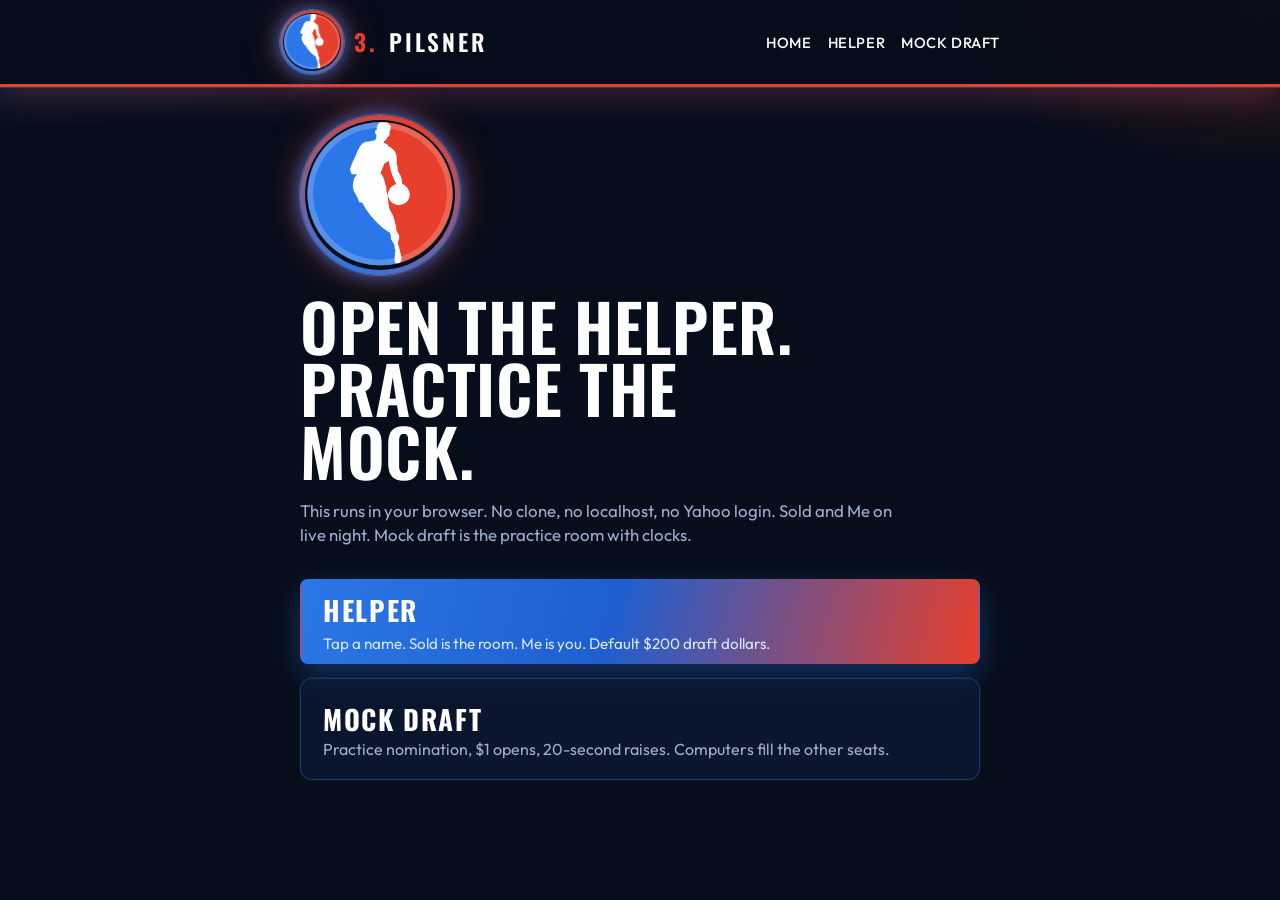
==== commit b6897b48: "Make the player mark large enough to read as the logo. The badge was sitting at 38px in the bar, so " ====
--- a/docs/index.html
+++ b/docs/index.html
@@ -10,14 +10,14 @@
   <link rel="preconnect" href="https://fonts.googleapis.com">
   <link rel="preconnect" href="https://fonts.gstatic.com" crossorigin>
   <link href="https://fonts.googleapis.com/css2?family=Oswald:wght@500;600;700&family=Outfit:wght@400;500;600;700&display=swap" rel="stylesheet">
-  <link rel="stylesheet" href="css/helper.css?v=mark2">
+  <link rel="stylesheet" href="css/helper.css?v=logo">
 </head>
 <body>
   <main class="sheet">
     <header class="banner">
       <div class="banner-inner">
         <div class="brand">
-          <span class="mark-wrap"><img class="mark" src="img/mark.png" width="40" height="40" alt=""></span>
+          <span class="mark-wrap"><img class="mark" src="img/mark.png" width="64" height="64" alt="3. Pilsner"></span>
           <span class="wordmark"><b>3.</b> Pilsner</span>
         </div>
         <nav class="links">
@@ -28,7 +28,7 @@
       </div>
     </header>
     <div class="hero">
-      <span class="mark-wrap mark-hero"><img class="mark" src="img/mark.png" width="120" height="120" alt=""></span>
+      <span class="mark-wrap mark-hero"><img class="mark" src="img/mark.png" width="150" height="150" alt="3. Pilsner"></span>
       <h1>Open the helper. Practice the mock.</h1>
       <p class="lede">This runs in your browser. No clone, no localhost, no Yahoo login. Sold and Me on live night. Mock draft is the practice room with clocks.</p>
     </div>
--- a/docs/css/helper.css
+++ b/docs/css/helper.css
@@ -70,32 +70,33 @@
 .mark-wrap {
   display: grid;
   place-items: center;
-  width: 42px;
-  height: 42px;
+  flex: 0 0 auto;
+  width: 64px;
+  height: 64px;
   border-radius: 50%;
-  padding: 2px;
+  padding: 3px;
   background: conic-gradient(from 200deg, #2b77e7, #e73f2b, #2b77e7);
   box-shadow:
     0 0 0 1px rgba(255, 255, 255, 0.2),
-    0 0 16px rgba(43, 119, 231, 0.7),
-    0 0 28px rgba(231, 63, 43, 0.45);
+    0 0 18px rgba(43, 119, 231, 0.85),
+    0 0 36px rgba(231, 63, 43, 0.5);
 }
 .mark {
   display: block;
-  width: 38px;
-  height: 38px;
+  width: 58px;
+  height: 58px;
   border-radius: 50%;
   background: #070d1a;
 }
 .mark-hero {
-  width: 128px;
-  height: 128px;
-  padding: 4px;
-  margin: 8px 0 18px;
+  width: 160px;
+  height: 160px;
+  padding: 5px;
+  margin: 12px 0 20px;
 }
 .mark-hero .mark, .mark-hero.mark-wrap img {
-  width: 120px;
-  height: 120px;
+  width: 150px;
+  height: 150px;
 }
 .wordmark {
   font-family: var(--display);
@@ -345,6 +346,6 @@
   .sheet h1, .hero h1 { font-size: 2.2rem; }
   .meters { grid-template-columns: 1fr; }
   .who { font-size: 1.5rem; }
-  .mark-hero { width: 96px; height: 96px; }
-  .mark-hero.mark-wrap img { width: 88px; height: 88px; }
-}
+  .mark-hero { width: 120px; height: 120px; }
+  .mark-hero.mark-wrap img { width: 110px; height: 110px; }
+}
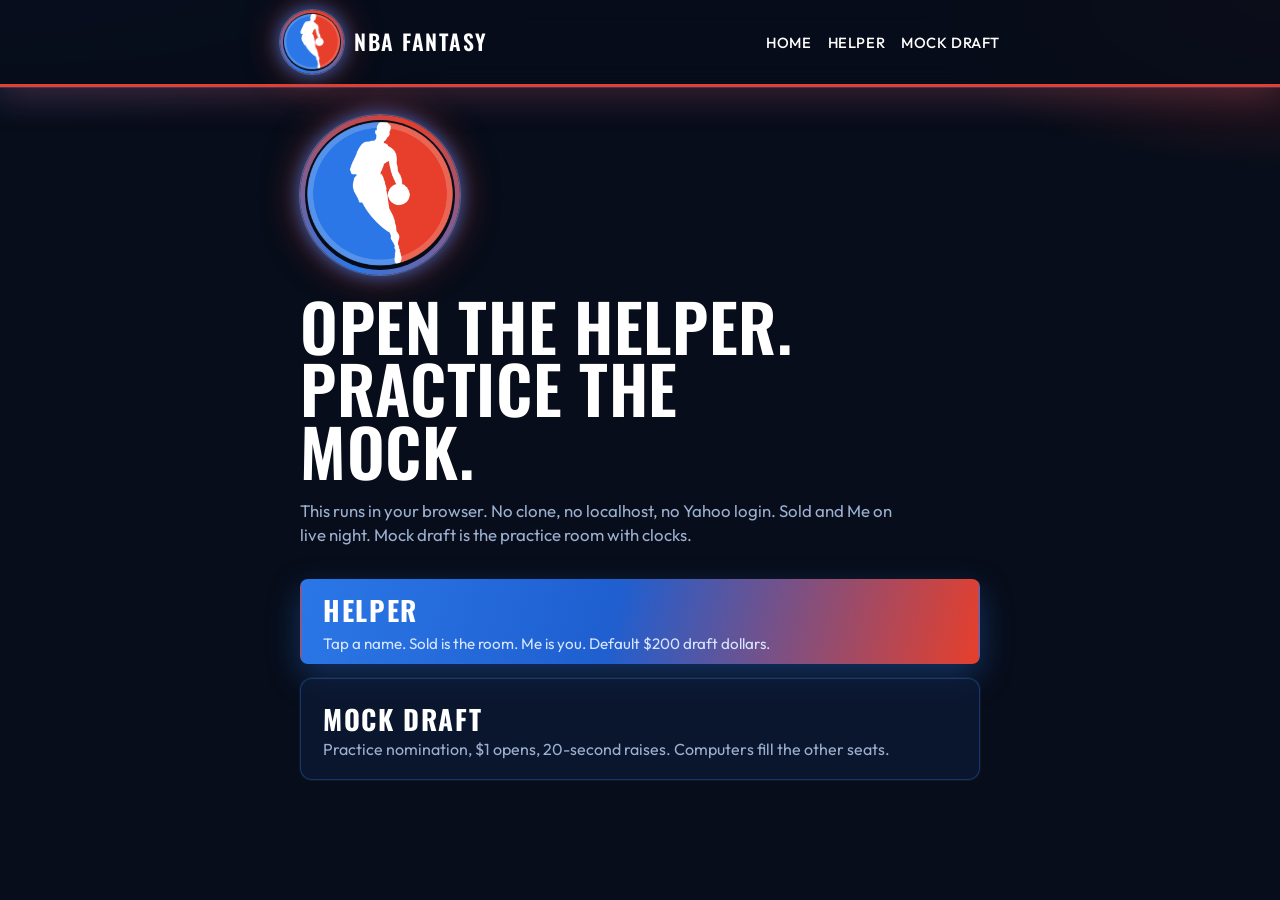
==== commit 2be7b90e: "Call the project NBA Fantasy and drop the old league name. Titles, wordmark, copy, and docs now say " ====
--- a/docs/index.html
+++ b/docs/index.html
@@ -4,21 +4,21 @@
   <meta charset="utf-8">
   <meta name="viewport" content="width=device-width, initial-scale=1">
   <meta name="theme-color" content="#070d1a">
-  <title>Pilsner fantasy</title>
+  <title>NBA Fantasy</title>
   <link rel="icon" type="image/png" href="img/favicon.png">
   <link rel="apple-touch-icon" href="img/mark.png">
   <link rel="preconnect" href="https://fonts.googleapis.com">
   <link rel="preconnect" href="https://fonts.gstatic.com" crossorigin>
   <link href="https://fonts.googleapis.com/css2?family=Oswald:wght@500;600;700&family=Outfit:wght@400;500;600;700&display=swap" rel="stylesheet">
-  <link rel="stylesheet" href="css/helper.css?v=logo">
+  <link rel="stylesheet" href="css/helper.css?v=nba">
 </head>
 <body>
   <main class="sheet">
     <header class="banner">
       <div class="banner-inner">
         <div class="brand">
-          <span class="mark-wrap"><img class="mark" src="img/mark.png" width="64" height="64" alt="3. Pilsner"></span>
-          <span class="wordmark"><b>3.</b> Pilsner</span>
+          <span class="mark-wrap"><img class="mark" src="img/mark.png" width="64" height="64" alt="NBA Fantasy"></span>
+          <span class="wordmark">NBA Fantasy</span>
         </div>
         <nav class="links">
           <a href="index.html">Home</a>
@@ -28,7 +28,7 @@
       </div>
     </header>
     <div class="hero">
-      <span class="mark-wrap mark-hero"><img class="mark" src="img/mark.png" width="150" height="150" alt="3. Pilsner"></span>
+      <span class="mark-wrap mark-hero"><img class="mark" src="img/mark.png" width="150" height="150" alt="NBA Fantasy"></span>
       <h1>Open the helper. Practice the mock.</h1>
       <p class="lede">This runs in your browser. No clone, no localhost, no Yahoo login. Sold and Me on live night. Mock draft is the practice room with clocks.</p>
     </div>
--- a/docs/css/helper.css
+++ b/docs/css/helper.css
@@ -101,15 +101,10 @@
 .wordmark {
   font-family: var(--display);
   font-weight: 600;
-  font-size: 1.45rem;
-  letter-spacing: 0.12em;
+  font-size: 1.35rem;
+  letter-spacing: 0.08em;
   text-transform: uppercase;
   line-height: 1;
-}
-.wordmark b {
-  color: var(--nba-red);
-  font-weight: 700;
-  margin-right: 0.12em;
 }
 .banner a { color: white; }
 .links { display: flex; gap: 16px; flex-wrap: wrap; align-items: center; }
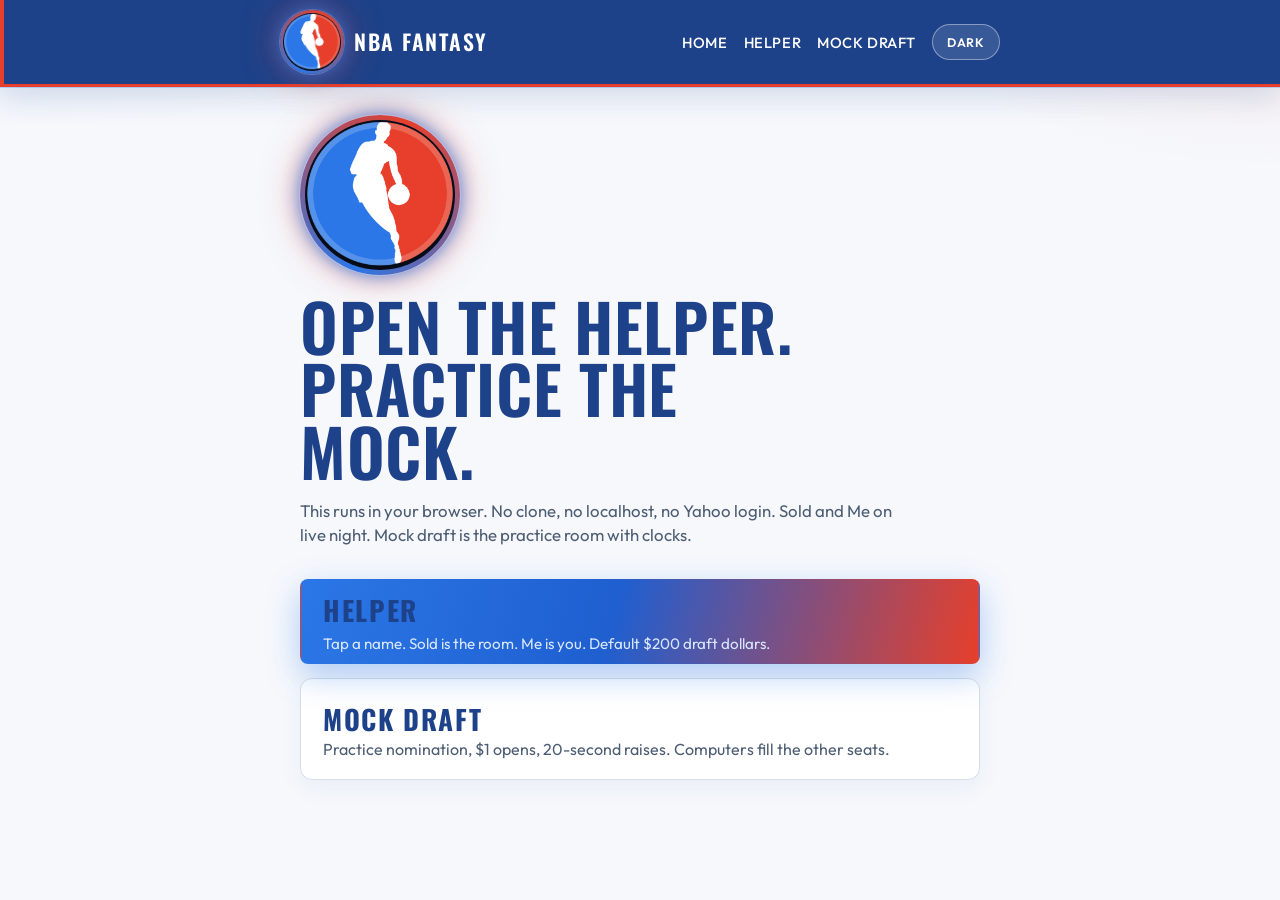
==== commit c603a957: "Default to light, keep Yahoo listed dollars, and make the lab follow the room. Unlisted two-ways sta" ====
--- a/docs/index.html
+++ b/docs/index.html
@@ -3,32 +3,41 @@
 <head>
   <meta charset="utf-8">
   <meta name="viewport" content="width=device-width, initial-scale=1">
-  <meta name="theme-color" content="#070d1a">
+  <script>
+    try {
+      document.documentElement.dataset.theme = localStorage.getItem("nba-fantasy-theme") === "dark" ? "dark" : "light";
+    } catch (e) {
+      document.documentElement.dataset.theme = "light";
+    }
+  </script>
+  <meta name="theme-color" content="#f6f8fc">
   <title>NBA Fantasy</title>
   <link rel="icon" type="image/png" href="img/favicon.png">
   <link rel="apple-touch-icon" href="img/mark.png">
   <link rel="preconnect" href="https://fonts.googleapis.com">
   <link rel="preconnect" href="https://fonts.gstatic.com" crossorigin>
   <link href="https://fonts.googleapis.com/css2?family=Oswald:wght@500;600;700&family=Outfit:wght@400;500;600;700&display=swap" rel="stylesheet">
-  <link rel="stylesheet" href="css/helper.css?v=nba">
+  <link rel="stylesheet" href="css/helper.css?v=home">
+  <link rel="stylesheet" href="css/motion.css?v=home">
 </head>
 <body>
   <main class="sheet">
     <header class="banner">
       <div class="banner-inner">
-        <div class="brand">
-          <span class="mark-wrap"><img class="mark" src="img/mark.png" width="64" height="64" alt="NBA Fantasy"></span>
+        <a class="brand" href="index.html" data-home-reset aria-label="NBA Fantasy home. Clears helper, mock, and lab.">
+          <span class="mark-wrap"><img class="mark" src="img/mark.png" width="64" height="64" alt=""></span>
           <span class="wordmark">NBA Fantasy</span>
-        </div>
+        </a>
         <nav class="links">
           <a href="index.html">Home</a>
           <a href="helper.html">Helper</a>
           <a href="draft.html">Mock draft</a>
+          <button type="button" class="theme-toggle" aria-pressed="false" aria-label="Switch to dark mode">Dark</button>
         </nav>
       </div>
     </header>
     <div class="hero">
-      <span class="mark-wrap mark-hero"><img class="mark" src="img/mark.png" width="150" height="150" alt="NBA Fantasy"></span>
+      <a class="mark-wrap mark-hero" href="index.html" data-home-reset aria-label="NBA Fantasy home. Clears helper, mock, and lab."><img class="mark" src="img/mark.png" width="150" height="150" alt=""></a>
       <h1>Open the helper. Practice the mock.</h1>
       <p class="lede">This runs in your browser. No clone, no localhost, no Yahoo login. Sold and Me on live night. Mock draft is the practice room with clocks.</p>
     </div>
@@ -37,5 +46,7 @@
       <a href="draft.html"><strong>Mock draft</strong><span>Practice nomination, $1 opens, 20-second raises. Computers fill the other seats.</span></a>
     </div>
   </main>
+  <script src="js/theme.js?v=home"></script>
+  <script src="js/motion.js?v=home"></script>
 </body>
 </html>
--- a/docs/css/helper.css
+++ b/docs/css/helper.css
@@ -1,34 +1,62 @@
 :root {
   --nba-red: #e73f2b;
   --nba-blue: #2b77e7;
-  --navy: #070d1a;
-  --sheet: #070d1a;
+  --page-bg: #f6f8fc;
+  --navy: var(--page-bg);
+  --sheet: var(--page-bg);
   --paper: #ffffff;
+  --ink: #0b1b33;
+  --on-paper: #0b1b33;
+  --mute: #4d5d73;
+  --muted: #4d5d73;
+  --rule: #d5deea;
+  --line: #d5deea;
+  --heading: #1d428a;
+  --banner-bg: #1d428a;
+  --banner-ink: #ffffff;
+  --text-link: #1d428a;
+  --pick: #ffffff;
+  --pick-title: #1d428a;
+  --glow-blue: rgba(43, 119, 231, 0.12);
+  --glow-red: rgba(231, 63, 43, 0.08);
+  --stay: #2b77e7;
+  --stretch: #f4c542;
+  --pass: #e73f2b;
+  --mark: #e73f2b;
+  --focus: #2b77e7;
+  --display: "Oswald", "Arial Narrow", sans-serif;
+  --ui: "Outfit", "Segoe UI", sans-serif;
+  font-family: var(--ui);
+  color: var(--ink);
+  background: var(--page-bg);
+  color-scheme: light;
+}
+html[data-theme="dark"] {
+  --page-bg: #070d1a;
   --ink: #eef3ff;
-  --on-paper: #0b1b33;
   --mute: #9db0d0;
   --muted: #9db0d0;
   --rule: rgba(255, 255, 255, 0.12);
   --line: rgba(255, 255, 255, 0.12);
-  --stay: #2b77e7;
-  --stretch: #f4c542;
-  --pass: #e73f2b;
-  --mark: #e73f2b;
+  --heading: #ffffff;
+  --banner-bg: #070d1a;
+  --banner-ink: #ffffff;
+  --text-link: #9cc4ff;
+  --pick: rgba(13, 27, 54, 0.72);
+  --pick-title: #ffffff;
+  --glow-blue: rgba(43, 119, 231, 0.38);
+  --glow-red: rgba(231, 63, 43, 0.28);
   --focus: #7eb0ff;
-  --display: "Oswald", "Arial Narrow", sans-serif;
-  --ui: "Outfit", "Segoe UI", sans-serif;
-  font-family: var(--ui);
-  color: var(--ink);
-  background: var(--navy);
+  color-scheme: dark;
 }
 * { box-sizing: border-box; }
 html, body { margin: 0; overflow-x: hidden; }
 body {
   min-height: 100vh;
   background:
-    radial-gradient(ellipse 80% 42% at 0% -10%, rgba(43, 119, 231, 0.38), transparent 58%),
-    radial-gradient(ellipse 55% 36% at 100% 0%, rgba(231, 63, 43, 0.28), transparent 52%),
-    var(--navy);
+    radial-gradient(ellipse 80% 42% at 0% -10%, var(--glow-blue), transparent 58%),
+    radial-gradient(ellipse 55% 36% at 100% 0%, var(--glow-red), transparent 52%),
+    var(--page-bg);
 }
 button, input { font: inherit; color: inherit; }
 button { cursor: pointer; }
@@ -43,14 +71,12 @@
   width: 100vw;
   margin: 0 calc(50% - 50vw) 28px;
   padding: 10px 20px;
-  background: rgba(7, 13, 26, 0.92);
-  color: white;
+  background: var(--banner-bg);
+  color: var(--banner-ink);
   border-bottom: 3px solid var(--nba-red);
   box-shadow:
-    0 0 0 1px rgba(43, 119, 231, 0.35),
-    0 10px 36px rgba(231, 63, 43, 0.22),
-    0 0 48px rgba(43, 119, 231, 0.18);
-  backdrop-filter: blur(12px);
+    0 0 0 1px rgba(43, 119, 231, 0.25),
+    0 10px 28px rgba(29, 66, 138, 0.16);
 }
 .banner-inner {
   max-width: 720px;
@@ -66,6 +92,9 @@
   align-items: center;
   gap: 10px;
   min-width: 0;
+  color: inherit;
+  text-decoration: none;
+  cursor: pointer;
 }
 .mark-wrap {
   display: grid;
@@ -106,7 +135,7 @@
   text-transform: uppercase;
   line-height: 1;
 }
-.banner a { color: white; }
+.banner a { color: var(--banner-ink); }
 .links { display: flex; gap: 16px; flex-wrap: wrap; align-items: center; }
 .links a {
   text-decoration: none;
@@ -115,12 +144,25 @@
   letter-spacing: 0.04em;
   text-transform: uppercase;
 }
-.links a:hover { color: #9cc4ff; }
+.links a:hover { color: #c5d2ea; }
+.theme-toggle {
+  border: 1px solid rgba(255, 255, 255, 0.4);
+  background: rgba(255, 255, 255, 0.12);
+  color: var(--banner-ink);
+  border-radius: 999px;
+  min-height: 36px;
+  padding: 0 14px;
+  font-size: 0.78rem;
+  font-weight: 600;
+  letter-spacing: 0.06em;
+  text-transform: uppercase;
+}
+.theme-toggle:hover { background: rgba(255, 255, 255, 0.22); }
 .budget {
   font-family: var(--display);
   font-size: 1.2rem;
   letter-spacing: 0.04em;
-  color: #9cc4ff;
+  color: var(--banner-ink);
 }
 
 .sheet h1, .hero h1 {
@@ -132,7 +174,7 @@
   margin: 10px 0 12px;
   max-width: 14ch;
   line-height: 0.95;
-  color: white;
+  color: var(--heading);
 }
 .lede { color: var(--muted); max-width: 38rem; font-size: 1.05rem; line-height: 1.45; }
 .fields { display: flex; flex-wrap: wrap; gap: 16px; margin: 18px 0; }
@@ -168,19 +210,19 @@
   font-weight: 400;
   font-size: 0.95rem;
 }
-.text { background: none; border: 0; text-decoration: underline; padding: 0; min-height: 44px; color: #9cc4ff; }
-.error { color: #ff8a7a; }
+.text { background: none; border: 0; text-decoration: underline; padding: 0; min-height: 44px; color: var(--text-link); }
+.error { color: var(--nba-red); }
 
 .picks { display: grid; gap: 14px; margin: 32px 0; }
 .picks a {
   display: block;
   padding: 20px 22px;
-  border: 1px solid rgba(43, 119, 231, 0.35);
-  background: rgba(13, 27, 54, 0.72);
+  border: 1px solid var(--line);
+  background: var(--pick);
   text-decoration: none;
   color: inherit;
   border-radius: 12px;
-  box-shadow: 0 0 0 1px rgba(255, 255, 255, 0.04);
+  box-shadow: 0 8px 24px rgba(29, 66, 138, 0.06);
 }
 .picks a strong {
   display: block;
@@ -188,7 +230,7 @@
   font-size: 1.7rem;
   letter-spacing: 0.06em;
   text-transform: uppercase;
-  color: white;
+  color: var(--pick-title);
 }
 .picks a span { color: var(--muted); }
 .picks a.go-link {
@@ -333,7 +375,7 @@
   justify-content: space-between;
   gap: 12px;
 }
-.wallet li span:first-child { color: #9cc4ff; font-weight: 500; }
+.wallet li span:first-child { color: var(--text-link); font-weight: 500; }
 .actions { display: flex; gap: 16px; margin-top: 22px; }
 
 @media (max-width: 640px) {
--- a/docs/css/motion.css
+++ b/docs/css/motion.css
@@ -0,0 +1,255 @@
+/* Bid-hammer motion. Plays on press and pick, not on every keystroke. */
+:root {
+  --snap: 140ms cubic-bezier(.18, .9, .22, 1);
+  --glide: 320ms cubic-bezier(.22, 1, .36, 1);
+  --deal: 420ms cubic-bezier(.18, .9, .22, 1);
+}
+
+@media (prefers-reduced-motion: no-preference) {
+  @view-transition { navigation: auto; }
+
+  html {
+    transition: background-color var(--glide), color var(--glide);
+  }
+  body {
+    transition: background var(--glide);
+  }
+
+  .banner {
+    position: relative;
+  }
+  .banner::before {
+    content: "";
+    position: absolute;
+    left: 0;
+    top: 0;
+    bottom: 0;
+    width: 4px;
+    background: var(--nba-red);
+    transform: scaleY(0);
+    transform-origin: top;
+    animation: stripe-drop 520ms cubic-bezier(.22, 1, .36, 1) 60ms both;
+  }
+
+  button,
+  .picks a,
+  a.go-link,
+  .theme-toggle,
+  .slot-choice,
+  .primary,
+  .text-button,
+  .go,
+  td button,
+  a.brand {
+    transition:
+      transform var(--snap),
+      box-shadow var(--snap),
+      background-color var(--snap),
+      border-color var(--snap),
+      color var(--snap),
+      filter var(--snap);
+  }
+
+  button:active,
+  .picks a:active,
+  a.go-link:active,
+  .theme-toggle:active,
+  .slot-choice:active,
+  .primary:active,
+  .text-button:active,
+  .go:active {
+    transform: translateY(1px) scale(0.97);
+  }
+
+  .go,
+  .primary,
+  a.go-link {
+    position: relative;
+    overflow: hidden;
+  }
+  .go::after,
+  .primary::after,
+  a.go-link::after {
+    content: "";
+    position: absolute;
+    left: 0;
+    right: 0;
+    bottom: 0;
+    height: 3px;
+    background: var(--nba-red);
+    transform: scaleX(0);
+    transform-origin: left center;
+    transition: transform 220ms cubic-bezier(.18, .9, .22, 1);
+    pointer-events: none;
+  }
+  .go:hover::after,
+  .primary:hover::after,
+  a.go-link:hover::after,
+  .go:focus-visible::after,
+  .primary:focus-visible::after {
+    transform: scaleX(1);
+  }
+
+  .go:hover,
+  .primary:hover,
+  .close .me:hover,
+  a.go-link:hover,
+  .theme-toggle:hover {
+    filter: brightness(1.06);
+  }
+
+  .picks a:not(.go-link):hover {
+    border-color: var(--nba-blue);
+    box-shadow: 0 10px 28px rgba(29, 66, 138, 0.1);
+  }
+
+  .board button:hover,
+  .slot-choice:hover {
+    border-color: var(--nba-blue);
+  }
+
+  input,
+  select {
+    transition: box-shadow var(--snap), border-color var(--snap), background-color var(--snap);
+  }
+  input:focus,
+  select:focus {
+    border-color: var(--nba-blue);
+    box-shadow:
+      inset 3px 0 0 var(--nba-red),
+      0 0 0 3px rgba(43, 119, 231, 0.2);
+  }
+  .feed input {
+    border-left: 3px solid transparent;
+  }
+  .feed input:focus {
+    border-left-color: var(--nba-red);
+    box-shadow: 0 0 0 3px rgba(43, 119, 231, 0.2);
+  }
+
+  a.brand {
+    text-decoration: none;
+    color: inherit;
+    cursor: pointer;
+  }
+  .mark-wrap {
+    transition: transform var(--glide), filter var(--glide);
+  }
+  a.brand:hover .mark-wrap,
+  .mark-wrap:hover {
+    transform: rotate(-8deg) scale(1.05);
+    filter: saturate(1.1);
+  }
+  a.brand:active .mark-wrap,
+  a.brand:active .mark-hero {
+    transform: rotate(0deg) scale(0.92);
+    filter: saturate(1.2);
+  }
+  .mark-hero:hover {
+    transform: rotate(-6deg) scale(1.03);
+  }
+
+  .links a,
+  .banner a,
+  .text,
+  .lede a,
+  td button {
+    transition: color var(--snap), opacity var(--snap);
+  }
+
+  .meters li,
+  .bug li {
+    transition: background-color var(--snap), color var(--snap);
+  }
+
+  body[data-motion="hit"] .card,
+  body[data-motion="hit"] .bug,
+  body[data-motion="hit"] .picks a {
+    animation: hammer-in 340ms cubic-bezier(.18, .9, .22, 1) both;
+  }
+
+  body[data-motion="hit"] .squad li,
+  body[data-motion="deal"] .squad li {
+    animation: deal-row var(--deal) both;
+  }
+  body[data-motion="hit"] .squad li:nth-child(1),
+  body[data-motion="deal"] .squad li:nth-child(1) { animation-delay: 0ms; }
+  body[data-motion="hit"] .squad li:nth-child(2),
+  body[data-motion="deal"] .squad li:nth-child(2) { animation-delay: 28ms; }
+  body[data-motion="hit"] .squad li:nth-child(3),
+  body[data-motion="deal"] .squad li:nth-child(3) { animation-delay: 56ms; }
+  body[data-motion="hit"] .squad li:nth-child(4),
+  body[data-motion="deal"] .squad li:nth-child(4) { animation-delay: 84ms; }
+  body[data-motion="hit"] .squad li:nth-child(5),
+  body[data-motion="deal"] .squad li:nth-child(5) { animation-delay: 112ms; }
+  body[data-motion="hit"] .squad li:nth-child(6),
+  body[data-motion="deal"] .squad li:nth-child(6) { animation-delay: 140ms; }
+  body[data-motion="hit"] .squad li:nth-child(7),
+  body[data-motion="deal"] .squad li:nth-child(7) { animation-delay: 168ms; }
+  body[data-motion="hit"] .squad li:nth-child(8),
+  body[data-motion="deal"] .squad li:nth-child(8) { animation-delay: 196ms; }
+  body[data-motion="hit"] .squad li:nth-child(9),
+  body[data-motion="deal"] .squad li:nth-child(9) { animation-delay: 224ms; }
+  body[data-motion="hit"] .squad li:nth-child(10),
+  body[data-motion="deal"] .squad li:nth-child(10) { animation-delay: 252ms; }
+
+  .now,
+  .bug-bid {
+    transition: transform var(--snap);
+  }
+  body[data-motion="nudge"] .now,
+  body[data-motion="nudge"] .bug-bid {
+    animation: tick-up 180ms cubic-bezier(.18, .9, .22, 1);
+  }
+}
+
+@keyframes stripe-drop {
+  0% { transform: scaleY(0); }
+  100% { transform: scaleY(1); }
+}
+
+@keyframes hammer-in {
+  0% {
+    transform: scale(0.985) translateY(6px);
+    box-shadow:
+      0 0 0 3px rgba(231, 63, 43, 0.45),
+      0 16px 40px rgba(43, 119, 231, 0.28);
+  }
+  58% {
+    transform: scale(1.012);
+  }
+  100% {
+    transform: none;
+  }
+}
+
+@keyframes deal-row {
+  0% {
+    opacity: 0;
+    transform: translateX(-12px);
+    box-shadow: inset 4px 0 0 var(--nba-red);
+  }
+  70% {
+    opacity: 1;
+    transform: translateX(0);
+  }
+  100% {
+    opacity: 1;
+    transform: none;
+    box-shadow: none;
+  }
+}
+
+@keyframes tick-up {
+  0% { transform: scale(1); }
+  40% { transform: scale(1.08); }
+  100% { transform: scale(1); }
+}
+
+@media (prefers-reduced-motion: reduce) {
+  html { scroll-behavior: auto; }
+  *, *::before, *::after {
+    animation: none !important;
+    transition: none !important;
+  }
+}
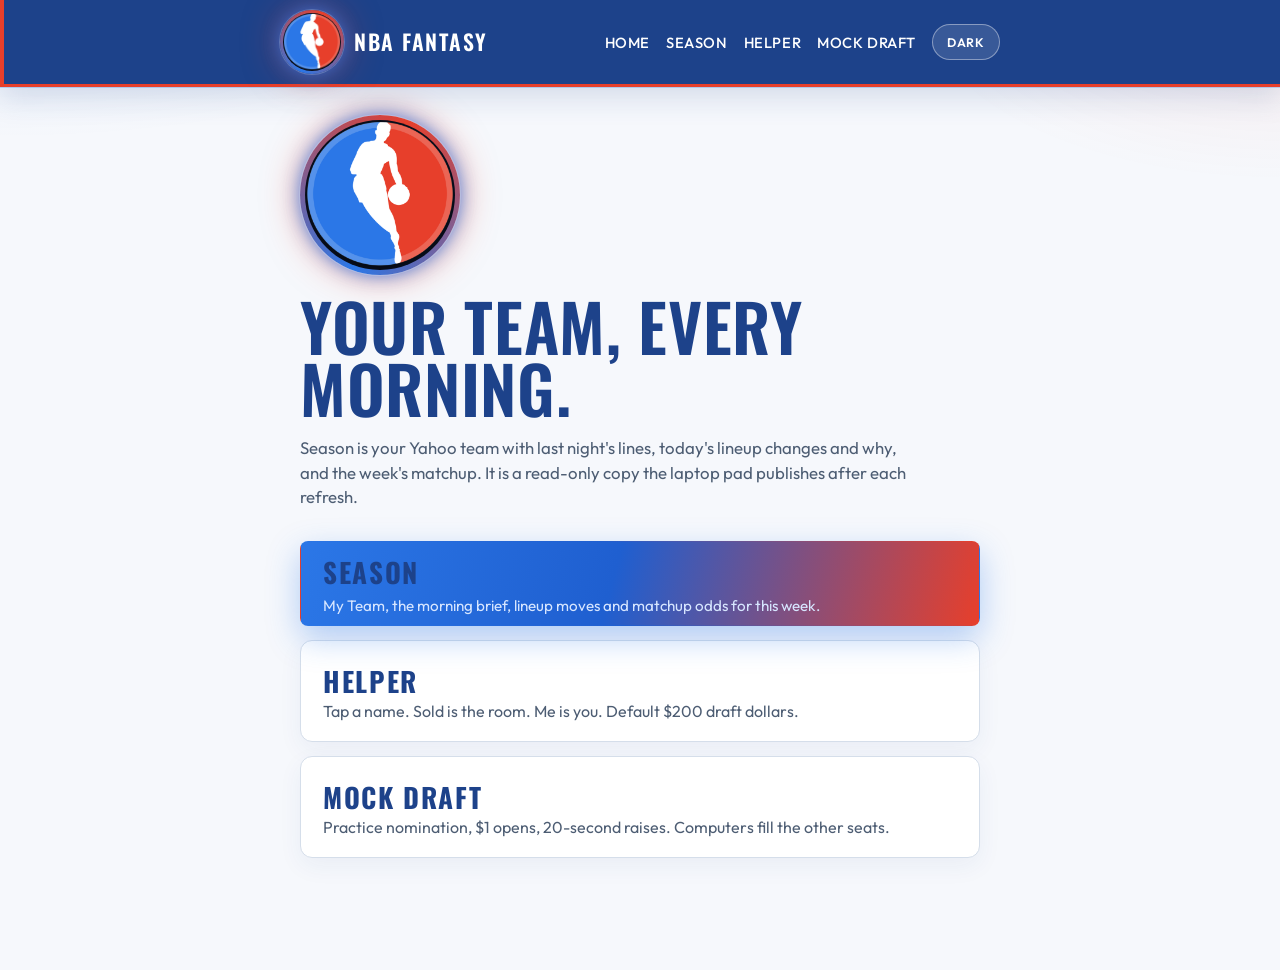
==== commit 01188789: "Publish the season pad to GitHub Pages as a read-only copy. scripts/export_season.py writes this wee" ====
--- a/docs/index.html
+++ b/docs/index.html
@@ -30,6 +30,7 @@
         </a>
         <nav class="links">
           <a href="index.html">Home</a>
+          <a href="season.html">Season</a>
           <a href="helper.html">Helper</a>
           <a href="draft.html">Mock draft</a>
           <button type="button" class="theme-toggle" aria-pressed="false" aria-label="Switch to dark mode">Dark</button>
@@ -38,11 +39,12 @@
     </header>
     <div class="hero">
       <a class="mark-wrap mark-hero" href="index.html" data-home-reset aria-label="NBA Fantasy home. Clears helper, mock, and lab."><img class="mark" src="img/mark.png" width="150" height="150" alt=""></a>
-      <h1>Open the helper. Practice the mock.</h1>
-      <p class="lede">This runs in your browser. No clone, no localhost, no Yahoo login. Sold and Me on live night. Mock draft is the practice room with clocks.</p>
+      <h1>Your team, every morning.</h1>
+      <p class="lede">Season is your Yahoo team with last night's lines, today's lineup changes and why, and the week's matchup. It is a read-only copy the laptop pad publishes after each refresh.</p>
     </div>
     <div class="picks">
-      <a class="go-link" href="helper.html"><strong>Helper</strong><span>Tap a name. Sold is the room. Me is you. Default $200 draft dollars.</span></a>
+      <a class="go-link" href="season.html"><strong>Season</strong><span>My Team, the morning brief, lineup moves and matchup odds for this week.</span></a>
+      <a href="helper.html"><strong>Helper</strong><span>Tap a name. Sold is the room. Me is you. Default $200 draft dollars.</span></a>
       <a href="draft.html"><strong>Mock draft</strong><span>Practice nomination, $1 opens, 20-second raises. Computers fill the other seats.</span></a>
     </div>
   </main>
--- a/docs/css/helper.css
+++ b/docs/css/helper.css
@@ -164,6 +164,20 @@
   letter-spacing: 0.04em;
   color: var(--banner-ink);
 }
+.seat-now {
+  display: flex;
+  align-items: center;
+  gap: 8px;
+  color: var(--banner-ink);
+  font-size: 0.85rem;
+}
+.seat-now select {
+  min-height: 36px;
+  padding: 4px 8px;
+  background: rgba(255, 255, 255, 0.16);
+  color: var(--banner-ink);
+  border: 1px solid rgba(255, 255, 255, 0.28);
+}
 
 .sheet h1, .hero h1 {
   font-family: var(--display);
@@ -177,6 +191,18 @@
   color: var(--heading);
 }
 .lede { color: var(--muted); max-width: 38rem; font-size: 1.05rem; line-height: 1.45; }
+.slots { display: flex; flex-wrap: wrap; gap: 8px; margin: 18px 0 8px; }
+.slot-choice {
+  min-width: 48px;
+  min-height: 48px;
+  border: 1px solid var(--line);
+  background: var(--paper);
+  color: var(--on-paper);
+  border-radius: 8px;
+  font-family: var(--display);
+  font-size: 1.15rem;
+}
+.slot-choice.selected { background: var(--nba-blue); color: white; border-color: var(--nba-blue); }
 .fields { display: flex; flex-wrap: wrap; gap: 16px; margin: 18px 0; }
 label { display: grid; gap: 6px; color: var(--muted); font-size: 0.92rem; }
 input {
@@ -246,6 +272,54 @@
   max-width: 46rem;
   line-height: 1.35;
 }
+.nexts { margin: 16px 0 4px; }
+.next-head {
+  margin: 0 0 8px;
+  font-family: var(--display);
+  letter-spacing: 0.06em;
+  text-transform: uppercase;
+  color: var(--heading);
+  font-size: 1rem;
+}
+.nexts.your-turn .next-head { color: var(--nba-red); }
+.nexts li.short strong { color: var(--nba-red); }
+.nexts ul { list-style: none; margin: 0; padding: 0; display: grid; gap: 6px; }
+.nexts li { display: grid; grid-template-columns: 1fr auto; gap: 6px; align-items: stretch; }
+.nexts button {
+  width: 100%;
+  display: grid;
+  grid-template-columns: 1fr auto;
+  grid-template-rows: auto auto;
+  column-gap: 12px;
+  align-items: baseline;
+  text-align: left;
+  background: var(--paper);
+  color: var(--on-paper);
+  border: 1px solid var(--line);
+  border-radius: 10px;
+  min-height: 56px;
+  padding: 10px 12px;
+}
+.nexts .gone, .board .gone, .gone-board .gone {
+  width: auto;
+  min-width: 72px;
+  display: grid;
+  place-items: center;
+  grid-template-columns: 1fr;
+  grid-template-rows: 1fr;
+  font-family: var(--display);
+  letter-spacing: 0.06em;
+  text-transform: uppercase;
+  font-weight: 700;
+  color: white;
+  background: var(--nba-red);
+  border-color: var(--nba-red);
+  box-shadow: 0 8px 18px rgba(231, 63, 43, 0.28);
+}
+.nexts.your-turn button:not(.gone) { border-color: var(--nba-red); }
+.next-who { font-weight: 600; }
+.next-meta { grid-column: 1; color: var(--muted); font-size: 0.82rem; }
+.nexts strong { grid-row: 1 / span 2; align-self: center; font-variant-numeric: tabular-nums; color: var(--nba-blue); }
 .feed { display: grid; margin: 22px 0 10px; }
 .feed input {
   font-family: var(--ui);
@@ -265,6 +339,7 @@
   margin: 0 0 10px;
   padding: 0;
 }
+.board li { display: flex; gap: 4px; }
 .board button {
   display: inline-flex;
   gap: 5px;
@@ -279,7 +354,34 @@
   line-height: 1.2;
   text-align: left;
 }
+.board .gone { min-height: 36px; min-width: 56px; font-size: 0.72rem; padding: 4px 8px; }
 .board strong { font-variant-numeric: tabular-nums; font-weight: 600; color: var(--nba-blue); }
+.gone-board { margin: 12px 0 0; }
+.gone-board ul {
+  list-style: none;
+  margin: 0;
+  padding: 0;
+  display: grid;
+  grid-template-columns: repeat(auto-fill, minmax(220px, 1fr));
+  gap: 6px;
+  max-height: 58vh;
+  overflow: auto;
+}
+.gone-board li { display: grid; grid-template-columns: 1fr auto; gap: 6px; }
+.gone-board .gone-name {
+  display: flex;
+  justify-content: space-between;
+  align-items: center;
+  gap: 8px;
+  text-align: left;
+  background: var(--paper);
+  color: var(--on-paper);
+  border: 1px solid var(--line);
+  border-radius: 8px;
+  min-height: 48px;
+  padding: 8px 10px;
+}
+.gone-board .gone { min-height: 48px; min-width: 76px; font-size: 0.95rem; }
 
 .meters button {
   display: block;
